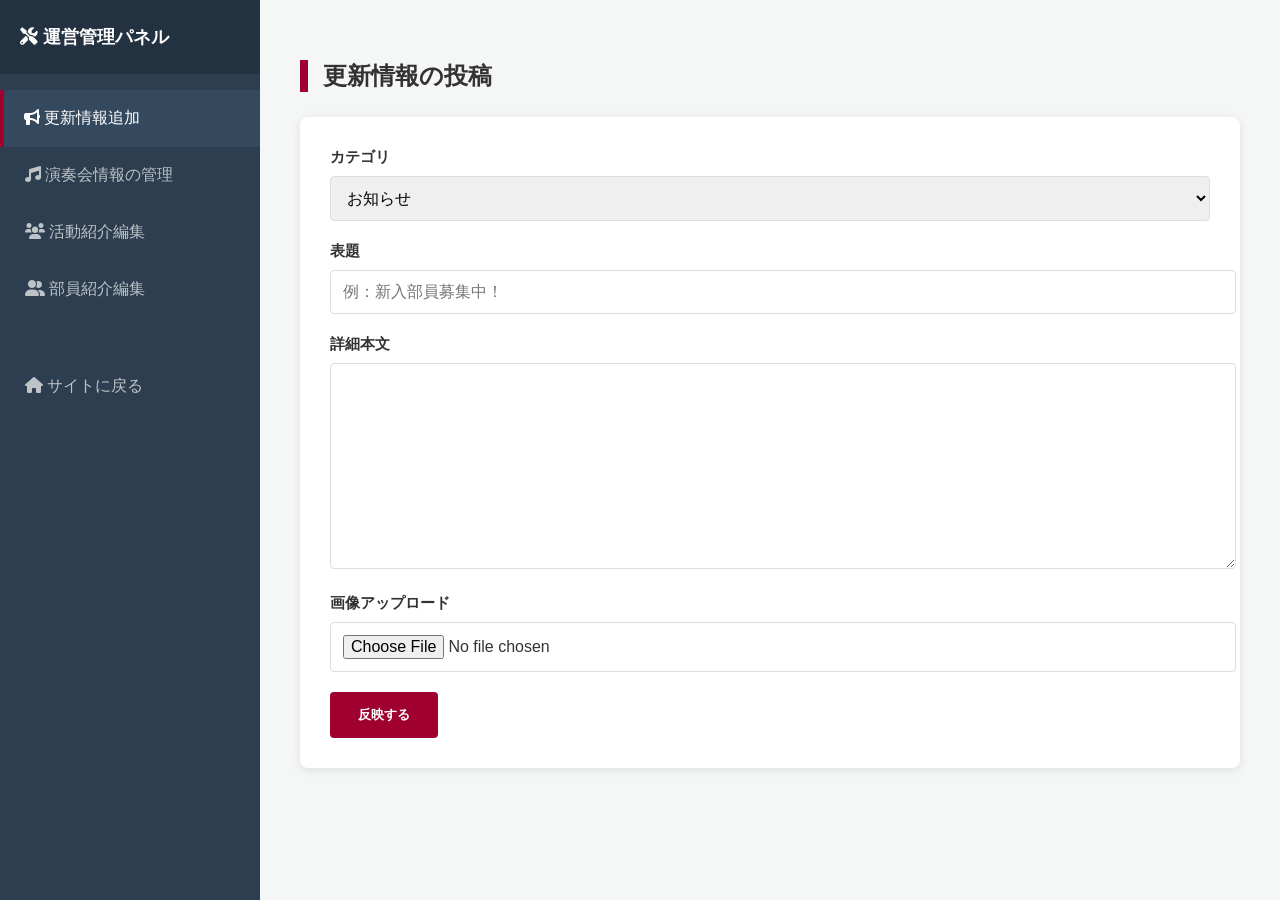
==== 吹奏楽部webP/admin/index.html @ 91af90fc "Add files via upload" ====
<!DOCTYPE html>
<html lang="ja">
<head>
    <meta charset="UTF-8">
    <meta name="viewport" content="width=device-width, initial-scale=1.0">
    <title>管理パネル | 明石高専吹奏楽部</title>
    <link rel="stylesheet" href="../../css/style.css">
    <link rel="stylesheet" href="https://cdnjs.cloudflare.com/ajax/libs/font-awesome/6.0.0/css/all.min.css">
    <style>
        :root { --admin-red: #a00030; --sidebar-bg: #2c3e50; }
        body { display: flex; background: #f4f7f6; min-height: 100vh; margin: 0; color: #333; font-family: sans-serif; }
        
        /* サイドバー */
        .admin-sidebar { width: 260px; height: 100vh; background: var(--sidebar-bg); color: white; position: fixed; }
        .admin-sidebar .admin-title { padding: 25px 20px; font-weight: bold; font-size: 1.1rem; background: rgba(0,0,0,0.2); }
        .admin-sidebar ul { list-style: none; padding: 0; }
        .admin-sidebar li a { display: block; padding: 18px 20px; color: #bdc3c7; text-decoration: none; border-left: 5px solid transparent; cursor: pointer; }
        .admin-sidebar li a:hover, .admin-sidebar li a.active { background: #34495e; color: white; border-left: 4px solid var(--admin-red); }

        /* メインエリア */
        .admin-main { flex: 1; margin-left: 260px; padding: 40px; }
        .admin-panel { display: none; }
        .admin-panel.active { display: block; animation: fadeIn 0.3s; }
        @keyframes fadeIn { from { opacity: 0; } to { opacity: 1; } }

        /* カード・入力フォーム */
        .admin-card { background: white; padding: 30px; border-radius: 8px; box-shadow: 0 2px 10px rgba(0,0,0,0.1); margin-bottom: 25px; }
        h1 { margin-bottom: 25px; border-left: 8px solid var(--admin-red); padding-left: 15px; font-size: 1.5rem; }
        .form-group { margin-bottom: 20px; }
        .form-group label { display: block; font-weight: bold; margin-bottom: 8px; font-size: 0.95rem; }
        input[type="text"], input[type="date"], input[type="file"], textarea, select { width: 100%; padding: 12px; border: 1px solid #ddd; border-radius: 4px; font-size: 1rem; font-family: inherit; }
        
        #existing-concert-list { 
            display: none; background: #fff; border: 1px solid #ddd; border-radius: 4px; 
            margin-bottom: 20px; max-height: 110px; overflow-y: auto;
        }
        .concert-selectable-item { 
            padding: 12px 15px; border-bottom: 1px solid #eee; cursor: pointer;
            transition: background 0.2s; display: flex; justify-content: space-between;
        }
        .concert-selectable-item:hover { background: #fdf2f4; }
        .concert-selectable-item.selected { background: #fdf2f4; border-left: 4px solid var(--admin-red); font-weight: bold; }

        .btn-action { background: var(--admin-red); color: white; border: none; padding: 14px 28px; border-radius: 4px; cursor: pointer; font-weight: bold; }
        .btn-action:hover { background: #800028; }
        .btn-action:disabled { background: #ccc; cursor: not-allowed; }
        .check-link { background: #fdf2f4; padding: 15px; border-radius: 4px; border: 1px dashed var(--admin-red); }
    </style>
</head>
<body>

    <aside class="admin-sidebar">
        <div class="admin-title"><i class="fas fa-tools"></i> 運営管理パネル</div>
        <ul id="admin-menu">
            <li><a data-target="panel-news" class="active"><i class="fas fa-bullhorn"></i> 更新情報追加</a></li>
            <li><a data-target="panel-concert"><i class="fas fa-music"></i> 演奏会情報の管理</a></li>
            <li><a data-target="panel-activity"><i class="fas fa-users"></i> 活動紹介編集</a></li>
            <li><a data-target="panel-members"><i class="fas fa-user-friends"></i> 部員紹介編集</a></li>
            <li style="margin-top: 40px;"><a href="../index.html"><i class="fas fa-home"></i> サイトに戻る</a></li>
        </ul>
    </aside>

    <main class="admin-main">
        
        <section id="panel-news" class="admin-panel active">
            <h1>更新情報の投稿</h1>
            <form class="admin-card" id="form-news">
                <div class="form-group">
                    <label>カテゴリ</label>
                    <select id="news-category"><option>お知らせ</option><option>演奏会</option><option>重要</option><option>募集</option></select>
                </div>
                <div class="form-group">
                    <label>表題</label>
                    <input type="text" id="news-title" placeholder="例：新入部員募集中！" required>
                </div>
                <div class="form-group">
                    <label>詳細本文</label>
                    <textarea id="news-body" rows="10" required></textarea>
                </div>
                <div class="form-group">
                    <label>画像アップロード</label>
                    <input type="file" id="news-file" accept="image/*,.pdf">
                </div>
                <button type="button" class="btn-action" onclick="submitNews()">反映する</button>
            </form>
        </section>
        
        <section id="panel-concert" class="admin-panel">
            <h1>演奏会情報の管理</h1>
            <form class="admin-card" id="form-concert">
                <div class="form-group">
                    <label>モード切替</label>
                    <select id="concert-op-mode" onchange="toggleConcertList()">
                        <option value="new">新規登録</option>
                        <option value="edit">既存データの修正（※準備中）</option>
                    </select>
                </div>

                <div id="existing-concert-list">
                    <div class="loading" style="padding:10px; font-size:0.8rem;">データを読み込んでいます...</div>
                </div>

                <div class="form-group">
                    <label>演奏会名（タイトル）</label>
                    <input type="text" id="concert-title" placeholder="例：第40回 定期演奏会" required>
                </div>

                <div style="display: flex; gap: 15px;">
                    <div class="form-group" style="flex: 1;">
                        <label>開催日</label>
                        <input type="date" id="concert-date" required>
                    </div>
                    <div class="form-group" style="flex: 1;">
                        <label>開演時間</label>
                        <input type="text" id="concert-time" placeholder="13:30開場 / 14:00開演">
                    </div>
                </div>

                <div class="form-group">
                    <label>会場</label>
                    <input type="text" id="concert-venue" placeholder="例：明石市民会館 大ホール">
                </div>

                <div class="form-group">
                    <label>チラシ画像 または プログラムPDF</label>
                    <input type="file" id="concert-file" accept="image/*,.pdf">
                </div>

                <div class="form-group">
                    <label>詳細説明（プログラム曲目など）</label>
                    <textarea id="concert-desc" rows="6" placeholder="第1部：...&#13;&#10;第2部：..."></textarea>
                </div>
                
                <div class="check-link">
                    <label style="cursor: pointer; display: flex; align-items: center; gap: 10px;">
                        <input type="checkbox" id="concert-sync" checked> 
                        <span style="font-size: 0.9rem;">更新情報(What's New)にも「演奏会」カテゴリで同時投稿する</span>
                    </label>
                </div><br>
                
                <button type="button" class="btn-action" onclick="submitConcert(this)">反映する</button>
            </form>
        </section>

<section id="panel-activity" class="admin-panel">
            <h1>活動紹介の編集</h1>
            <form class="admin-card" id="form-activity">
                <div class="form-group"><label>① 目的</label><textarea id="act-purpose" rows="3" placeholder="部の目標など"></textarea></div>
                
                <div class="form-group">
                    <label>② 年間スケジュール</label>
                    <div class="schedule-row"><div class="schedule-label">4月：春のコンサート</div><textarea id="act-m04" rows="2" placeholder="新入生歓迎演奏会 など"></textarea></div>
                    <div class="schedule-row"><div class="schedule-label">6月：明葉祭</div><textarea id="act-m06" rows="2" placeholder="明葉祭 など"></textarea></div>
                    <div class="schedule-row"><div class="schedule-label">9月：定期演奏会</div><textarea id="act-m09" rows="2" placeholder="定期演奏会 など"></textarea></div>
                    <div class="schedule-row"><div class="schedule-label">11月：高専祭</div><textarea id="act-m11" rows="2" placeholder="高専祭 など"></textarea></div>
                    <div class="schedule-row"><div class="schedule-label">12月：冬のコンサート</div><textarea id="act-m12" rows="2" placeholder="冬のコンサート など"></textarea></div>
                    <div class="schedule-row"><div class="schedule-label">3月：関西高専 合同演奏会</div><textarea id="act-m03" rows="2" placeholder="関西高専 合同演奏会 など"></textarea></div>
                </div>

                <div class="form-group"><label>③ 活動場所・日時</label><textarea id="act-place" rows="3" placeholder="平日 16:00〜18:00 音楽室にて"></textarea></div>
                <div class="form-group"><label>④ 部員募集コメント</label><textarea id="act-recruit" rows="3" placeholder="初心者大歓迎です！"></textarea></div>
                <button type="button" class="btn-action" onclick="submitActivity()">内容を更新</button>
            </form>
        </section>

        <section id="panel-members" class="admin-panel">
            <h1>部員構成の管理</h1>
            <form class="admin-card" id="form-members">
                <div class="form-group">
                    <label>編集パート</label>
                    <select id="mem-part">
                        <option value="1">Flute</option><option value="2">Clarinet</option><option value="3">Sax</option>
                        <option value="4">Trumpet</option><option value="5">Horn</option><option value="6">Trombone</option>
                        <option value="7">Euph</option><option value="8">Tuba</option><option value="9">Bass</option>
                        <option value="10">Perc</option><option value="11">Conductor</option>
                    </select>
                </div>
                <div class="form-group"><label>紹介コメント</label><input type="text" id="mem-comment"></div>
                <div class="form-group"><label>在籍部員</label><textarea id="mem-details" rows="5"></textarea></div>
                <button type="button" class="btn-action" onclick="submitMembers()">保存する</button>
            </form>
        </section>
    </main>

    <script>
        const GAS_URL = "https://script.google.com/macros/s/AKfycbwhxlkO95GImhR9lSgHaFf0PB_s5o1tjoOd19pP20Q9TbqaMlLpCoQOohZv-PCaHlWZ8A/exec";

        const toBase64 = file => new Promise((resolve, reject) => {
            const reader = new FileReader();
            reader.readAsDataURL(file);
            reader.onload = () => resolve(reader.result);
            reader.onerror = error => reject(error);
        });
        async function postToGAS(data, btn, formId) {
            const originalText = btn.innerText;
            btn.innerText = "送信中...";
            btn.disabled = true;
            try {
                const response = await fetch(GAS_URL, { method: 'POST', body: JSON.stringify(data) });
                const result = await response.json();
                if (result.result === "Success") {
                    alert("反映が完了しました！");
                    if (formId) document.getElementById(formId).reset(); 
                } else {
                    alert("サーバーエラー: " + result.result);
                }
            } catch (e) {
                alert('送信に失敗しました。ネット環境を確認してください。');
            } finally {
                btn.innerText = originalText;
                btn.disabled = false;
            }
        }

        async function submitNews() {
            const fileInput = document.getElementById('news-file');
            const file = fileInput.files[0];
            let fileData = null;
            
            if (file) fileData = await toBase64(file);

            const data = {
                type: "news",
                category: document.getElementById('news-category').value,
                title: document.getElementById('news-title').value,
                body: document.getElementById('news-body').value,
                image: fileData,
                fileName: file?.name || "",
                mimeType: file?.type || ""
            };
            await postToGAS(data, event.target, 'form-news');
        }
        
        async function submitConcert(btn) {
            const fileInput = document.getElementById('concert-file');
            let img = null;
            if (fileInput.files[0]) img = await toBase64(fileInput.files[0]);

            const data = {
                type: "concerts",
                title: document.getElementById('concert-title').value,
                date: document.getElementById('concert-date').value,
                time: document.getElementById('concert-time').value, 
                venue: document.getElementById('concert-venue').value,
                desc: document.getElementById('concert-desc').value,
                syncNews: document.getElementById('concert-sync').checked,
                image: img,
                fileName: fileInput.files[0]?.name || ""
            };
            if (!data.title || !data.date) {
                alert("演奏会名と開催日を入力してください。");
                return;
            }
            await postToGAS(data, btn, 'form-concert');
        }

        async function submitActivity() {
            const data = {
                type: "activity",
                payload: {
                    purpose: document.getElementById('act-purpose').value,
                    m04: document.getElementById('act-m04').value,
                    m06: document.getElementById('act-m06').value,
                    m09: document.getElementById('act-m09').value,
                    m11: document.getElementById('act-m11').value,
                    m12: document.getElementById('act-m12').value,
                    m03: document.getElementById('act-m03').value,
                    place: document.getElementById('act-place').value,
                    recruit: document.getElementById('act-recruit').value
                }
            };
            await postToGAS(data, event.target, 'form-activity');
        }

        async function submitMembers() {
            const data = {
                type: "members",
                partIndex: document.getElementById('mem-part').value,
                comment: document.getElementById('mem-comment').value,
                details: document.getElementById('mem-details').value
            };
            await postToGAS(data, event.target, 'form-members');
        }

        document.querySelectorAll('#admin-menu a[data-target]').forEach(link => {
            link.addEventListener('click', (e) => {
                e.preventDefault();
                document.querySelectorAll('#admin-menu a').forEach(l => l.classList.remove('active'));
                link.classList.add('active');
                document.querySelectorAll('.admin-panel').forEach(p => p.classList.remove('active'));
                document.getElementById(link.dataset.target).classList.add('active');
            });
        });

        function toggleConcertList() {
            const mode = document.getElementById('concert-op-mode').value;
            document.getElementById('existing-concert-list').style.display = (mode === 'edit') ? 'block' : 'none';
        }

        function selectConcert(element) {
            document.querySelectorAll('.concert-selectable-item').forEach(item => item.classList.remove('selected'));
            element.classList.add('selected');
        }
    </script>
</body>
</html>
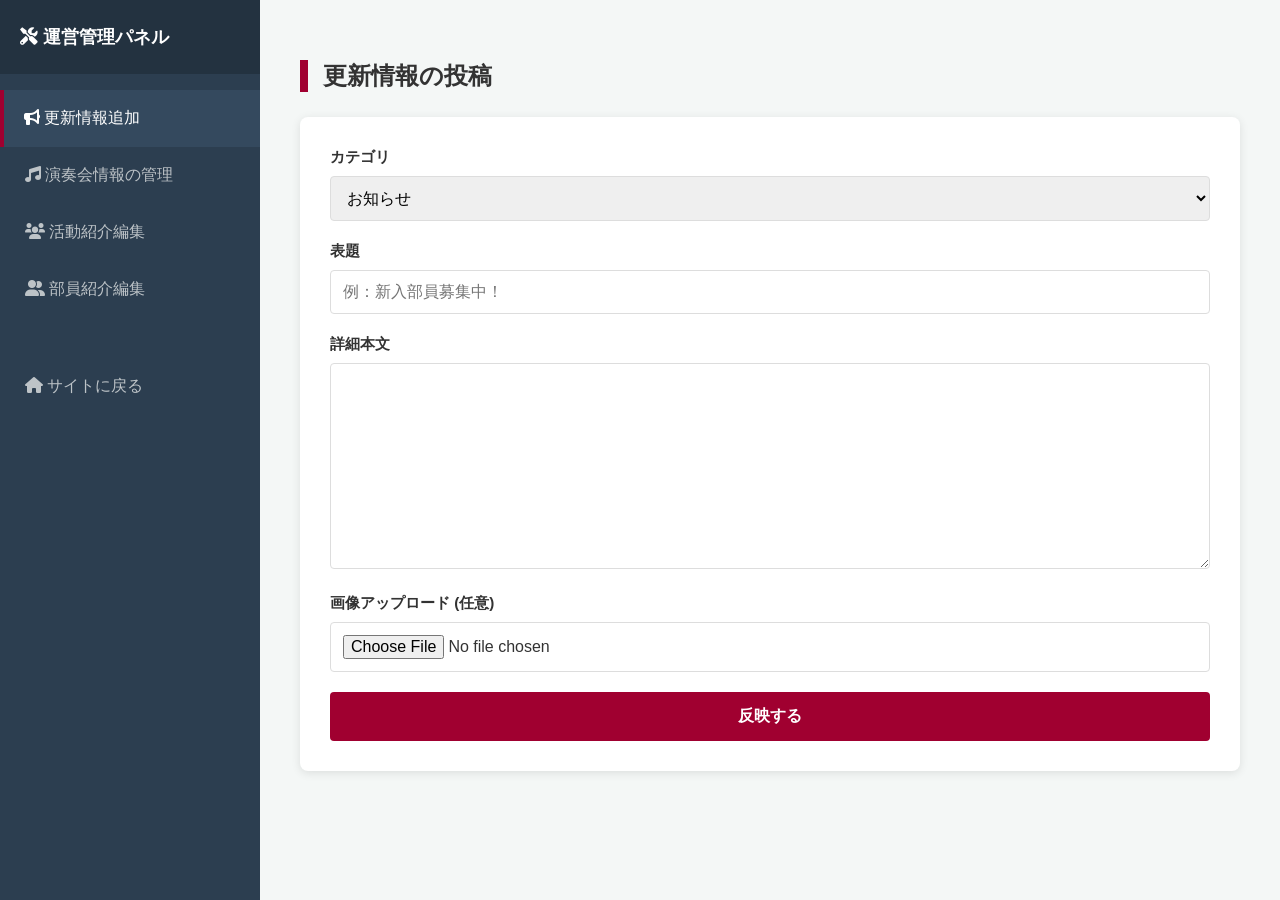
==== commit 999e1fb6: "Add files via upload" ====
--- a/吹奏楽部webP/admin/index.html
+++ b/吹奏楽部webP/admin/index.html
@@ -9,42 +9,40 @@
     <style>
         :root { --admin-red: #a00030; --sidebar-bg: #2c3e50; }
         body { display: flex; background: #f4f7f6; min-height: 100vh; margin: 0; color: #333; font-family: sans-serif; }
-        
-        /* サイドバー */
-        .admin-sidebar { width: 260px; height: 100vh; background: var(--sidebar-bg); color: white; position: fixed; }
+        .admin-sidebar { width: 260px; height: 100vh; background: var(--sidebar-bg); color: white; position: fixed; z-index: 100; }
         .admin-sidebar .admin-title { padding: 25px 20px; font-weight: bold; font-size: 1.1rem; background: rgba(0,0,0,0.2); }
         .admin-sidebar ul { list-style: none; padding: 0; }
         .admin-sidebar li a { display: block; padding: 18px 20px; color: #bdc3c7; text-decoration: none; border-left: 5px solid transparent; cursor: pointer; }
         .admin-sidebar li a:hover, .admin-sidebar li a.active { background: #34495e; color: white; border-left: 4px solid var(--admin-red); }
-
-        /* メインエリア */
         .admin-main { flex: 1; margin-left: 260px; padding: 40px; }
         .admin-panel { display: none; }
         .admin-panel.active { display: block; animation: fadeIn 0.3s; }
         @keyframes fadeIn { from { opacity: 0; } to { opacity: 1; } }
-
-        /* カード・入力フォーム */
         .admin-card { background: white; padding: 30px; border-radius: 8px; box-shadow: 0 2px 10px rgba(0,0,0,0.1); margin-bottom: 25px; }
         h1 { margin-bottom: 25px; border-left: 8px solid var(--admin-red); padding-left: 15px; font-size: 1.5rem; }
         .form-group { margin-bottom: 20px; }
         .form-group label { display: block; font-weight: bold; margin-bottom: 8px; font-size: 0.95rem; }
-        input[type="text"], input[type="date"], input[type="file"], textarea, select { width: 100%; padding: 12px; border: 1px solid #ddd; border-radius: 4px; font-size: 1rem; font-family: inherit; }
+        input[type="text"], input[type="date"], input[type="file"], textarea, select { width: 100%; padding: 12px; border: 1px solid #ddd; border-radius: 4px; font-size: 1rem; font-family: inherit; box-sizing: border-box; }
         
         #existing-concert-list { 
             display: none; background: #fff; border: 1px solid #ddd; border-radius: 4px; 
-            margin-bottom: 20px; max-height: 110px; overflow-y: auto;
+            margin-bottom: 20px; max-height: 200px; overflow-y: auto;
         }
         .concert-selectable-item { 
             padding: 12px 15px; border-bottom: 1px solid #eee; cursor: pointer;
-            transition: background 0.2s; display: flex; justify-content: space-between;
+            transition: background 0.2s; display: flex; justify-content: space-between; align-items: center;
         }
         .concert-selectable-item:hover { background: #fdf2f4; }
         .concert-selectable-item.selected { background: #fdf2f4; border-left: 4px solid var(--admin-red); font-weight: bold; }
-
-        .btn-action { background: var(--admin-red); color: white; border: none; padding: 14px 28px; border-radius: 4px; cursor: pointer; font-weight: bold; }
+        .concert-selectable-item small { color: #888; }
+
+        .btn-action { background: var(--admin-red); color: white; border: none; padding: 14px 28px; border-radius: 4px; cursor: pointer; font-weight: bold; font-size: 1rem; width: 100%; }
         .btn-action:hover { background: #800028; }
         .btn-action:disabled { background: #ccc; cursor: not-allowed; }
         .check-link { background: #fdf2f4; padding: 15px; border-radius: 4px; border: 1px dashed var(--admin-red); }
+        
+        .schedule-row { margin-bottom: 10px; border-left: 3px solid #eee; padding-left: 10px; }
+        .schedule-label { font-size: 0.85rem; color: #666; margin-bottom: 4px; font-weight: bold; }
     </style>
 </head>
 <body>
@@ -56,7 +54,7 @@
             <li><a data-target="panel-concert"><i class="fas fa-music"></i> 演奏会情報の管理</a></li>
             <li><a data-target="panel-activity"><i class="fas fa-users"></i> 活動紹介編集</a></li>
             <li><a data-target="panel-members"><i class="fas fa-user-friends"></i> 部員紹介編集</a></li>
-            <li style="margin-top: 40px;"><a href="../index.html"><i class="fas fa-home"></i> サイトに戻る</a></li>
+            <li style="margin-top: 40px;"><a href="../../index.html"><i class="fas fa-home"></i> サイトに戻る</a></li>
         </ul>
     </aside>
 
@@ -78,7 +76,7 @@
                     <textarea id="news-body" rows="10" required></textarea>
                 </div>
                 <div class="form-group">
-                    <label>画像アップロード</label>
+                    <label>画像アップロード (任意)</label>
                     <input type="file" id="news-file" accept="image/*,.pdf">
                 </div>
                 <button type="button" class="btn-action" onclick="submitNews()">反映する</button>
@@ -92,12 +90,12 @@
                     <label>モード切替</label>
                     <select id="concert-op-mode" onchange="toggleConcertList()">
                         <option value="new">新規登録</option>
-                        <option value="edit">既存データの修正（※準備中）</option>
+                        <option value="edit">既存データの修正 (リストから選択)</option>
                     </select>
                 </div>
 
                 <div id="existing-concert-list">
-                    <div class="loading" style="padding:10px; font-size:0.8rem;">データを読み込んでいます...</div>
+                    <div style="padding:10px; font-size:0.8rem;">データを読み込んでいます...</div>
                 </div>
 
                 <div class="form-group">
@@ -122,8 +120,9 @@
                 </div>
 
                 <div class="form-group">
-                    <label>チラシ画像 または プログラムPDF</label>
+                    <label>チラシ画像 または プログラムPDF (任意)</label>
                     <input type="file" id="concert-file" accept="image/*,.pdf">
+                    <small style="color: #888;">※修正モードで画像を選択しなかった場合、既存の画像が保持されます。</small>
                 </div>
 
                 <div class="form-group">
@@ -142,23 +141,23 @@
             </form>
         </section>
 
-<section id="panel-activity" class="admin-panel">
+        <section id="panel-activity" class="admin-panel">
             <h1>活動紹介の編集</h1>
             <form class="admin-card" id="form-activity">
                 <div class="form-group"><label>① 目的</label><textarea id="act-purpose" rows="3" placeholder="部の目標など"></textarea></div>
                 
                 <div class="form-group">
                     <label>② 年間スケジュール</label>
-                    <div class="schedule-row"><div class="schedule-label">4月：春のコンサート</div><textarea id="act-m04" rows="2" placeholder="新入生歓迎演奏会 など"></textarea></div>
-                    <div class="schedule-row"><div class="schedule-label">6月：明葉祭</div><textarea id="act-m06" rows="2" placeholder="明葉祭 など"></textarea></div>
-                    <div class="schedule-row"><div class="schedule-label">9月：定期演奏会</div><textarea id="act-m09" rows="2" placeholder="定期演奏会 など"></textarea></div>
-                    <div class="schedule-row"><div class="schedule-label">11月：高専祭</div><textarea id="act-m11" rows="2" placeholder="高専祭 など"></textarea></div>
-                    <div class="schedule-row"><div class="schedule-label">12月：冬のコンサート</div><textarea id="act-m12" rows="2" placeholder="冬のコンサート など"></textarea></div>
-                    <div class="schedule-row"><div class="schedule-label">3月：関西高専 合同演奏会</div><textarea id="act-m03" rows="2" placeholder="関西高専 合同演奏会 など"></textarea></div>
-                </div>
-
-                <div class="form-group"><label>③ 活動場所・日時</label><textarea id="act-place" rows="3" placeholder="平日 16:00〜18:00 音楽室にて"></textarea></div>
-                <div class="form-group"><label>④ 部員募集コメント</label><textarea id="act-recruit" rows="3" placeholder="初心者大歓迎です！"></textarea></div>
+                    <div class="schedule-row"><div class="schedule-label">4月</div><textarea id="act-m04" rows="2"></textarea></div>
+                    <div class="schedule-row"><div class="schedule-label">6月</div><textarea id="act-m06" rows="2"></textarea></div>
+                    <div class="schedule-row"><div class="schedule-label">9月</div><textarea id="act-m09" rows="2"></textarea></div>
+                    <div class="schedule-row"><div class="schedule-label">11月</div><textarea id="act-m11" rows="2"></textarea></div>
+                    <div class="schedule-row"><div class="schedule-label">12月</div><textarea id="act-m12" rows="2"></textarea></div>
+                    <div class="schedule-row"><div class="schedule-label">3月</div><textarea id="act-m03" rows="2"></textarea></div>
+                </div>
+
+                <div class="form-group"><label>③ 活動場所・日時</label><textarea id="act-place" rows="3"></textarea></div>
+                <div class="form-group"><label>④ 部員募集コメント</label><textarea id="act-recruit" rows="3"></textarea></div>
                 <button type="button" class="btn-action" onclick="submitActivity()">内容を更新</button>
             </form>
         </section>
@@ -175,8 +174,8 @@
                         <option value="10">Perc</option><option value="11">Conductor</option>
                     </select>
                 </div>
-                <div class="form-group"><label>紹介コメント</label><input type="text" id="mem-comment"></div>
-                <div class="form-group"><label>在籍部員</label><textarea id="mem-details" rows="5"></textarea></div>
+                <div class="form-group"><label>紹介コメント</label><input type="text" id="mem-comment" placeholder="例：個性豊かなメンバーが揃っています！"></div>
+                <div class="form-group"><label>在籍部員 (名前・学年など)</label><textarea id="mem-details" rows="5"></textarea></div>
                 <button type="button" class="btn-action" onclick="submitMembers()">保存する</button>
             </form>
         </section>
@@ -184,6 +183,7 @@
 
     <script>
         const GAS_URL = "https://script.google.com/macros/s/AKfycbwhxlkO95GImhR9lSgHaFf0PB_s5o1tjoOd19pP20Q9TbqaMlLpCoQOohZv-PCaHlWZ8A/exec";
+        const DATA_URL = "../../data/all_data.json";
 
         const toBase64 = file => new Promise((resolve, reject) => {
             const reader = new FileReader();
@@ -191,6 +191,7 @@
             reader.onload = () => resolve(reader.result);
             reader.onerror = error => reject(error);
         });
+
         async function postToGAS(data, btn, formId) {
             const originalText = btn.innerText;
             btn.innerText = "送信中...";
@@ -199,8 +200,9 @@
                 const response = await fetch(GAS_URL, { method: 'POST', body: JSON.stringify(data) });
                 const result = await response.json();
                 if (result.result === "Success") {
-                    alert("反映が完了しました！");
+                    alert("反映依頼を受け付けました！\nGitHub経由で公開されるため、サイトへの反映には1〜3分ほどかかります。");
                     if (formId) document.getElementById(formId).reset(); 
+                    if (formId === 'form-concert') toggleConcertList(); // 修正リストを閉じる
                 } else {
                     alert("サーバーエラー: " + result.result);
                 }
@@ -211,12 +213,55 @@
                 btn.disabled = false;
             }
         }
-
+        async function loadExistingConcerts() {
+            const listContainer = document.getElementById('existing-concert-list');
+            try {
+                const response = await fetch(DATA_URL + "?t=" + Date.now());
+                const data = await response.json();
+                if (data.concerts && data.concerts.length > 1) {
+                    let html = "";
+                    data.concerts.slice(1).reverse().forEach(row => {
+                        html += `
+                            <div class="concert-selectable-item" onclick='fillConcertForm(${JSON.stringify(row).replace(/'/g, "&#39;")})'>
+                                <span>${row[1]}</span>
+                                <small>${String(row[2]).split('T')[0]}</small>
+                            </div>`;
+                    });
+                    listContainer.innerHTML = html;
+                } else {
+                    listContainer.innerHTML = '<div style="padding:10px;">表示できるデータがありません。</div>';
+                }
+            } catch (e) {
+                listContainer.innerHTML = '<div style="padding:10px; color:red;">データの読み込みに失敗しました。</div>';
+            }
+        }
+
+        function fillConcertForm(row) {
+            document.getElementById('concert-title').value = row[1];
+            document.getElementById('concert-date').value = String(row[2]).split('T')[0];
+            document.getElementById('concert-time').value = row[3] || "";
+            document.getElementById('concert-venue').value = row[4] || "";
+            document.getElementById('concert-desc').value = row[5] || "";
+            
+            document.querySelectorAll('.concert-selectable-item').forEach(el => el.classList.remove('selected'));
+            event.currentTarget.classList.add('selected');
+            alert("データをフォームに読み込みました。修正して「反映する」を押してください。");
+        }
+
+        function toggleConcertList() {
+            const mode = document.getElementById('concert-op-mode').value;
+            const container = document.getElementById('existing-concert-list');
+            if (mode === 'edit') {
+                container.style.display = 'block';
+                loadExistingConcerts();
+            } else {
+                container.style.display = 'none';
+            }
+        }
         async function submitNews() {
             const fileInput = document.getElementById('news-file');
             const file = fileInput.files[0];
             let fileData = null;
-            
             if (file) fileData = await toBase64(file);
 
             const data = {
@@ -281,7 +326,6 @@
             };
             await postToGAS(data, event.target, 'form-members');
         }
-
         document.querySelectorAll('#admin-menu a[data-target]').forEach(link => {
             link.addEventListener('click', (e) => {
                 e.preventDefault();
@@ -291,16 +335,6 @@
                 document.getElementById(link.dataset.target).classList.add('active');
             });
         });
-
-        function toggleConcertList() {
-            const mode = document.getElementById('concert-op-mode').value;
-            document.getElementById('existing-concert-list').style.display = (mode === 'edit') ? 'block' : 'none';
-        }
-
-        function selectConcert(element) {
-            document.querySelectorAll('.concert-selectable-item').forEach(item => item.classList.remove('selected'));
-            element.classList.add('selected');
-        }
     </script>
 </body>
 </html>
